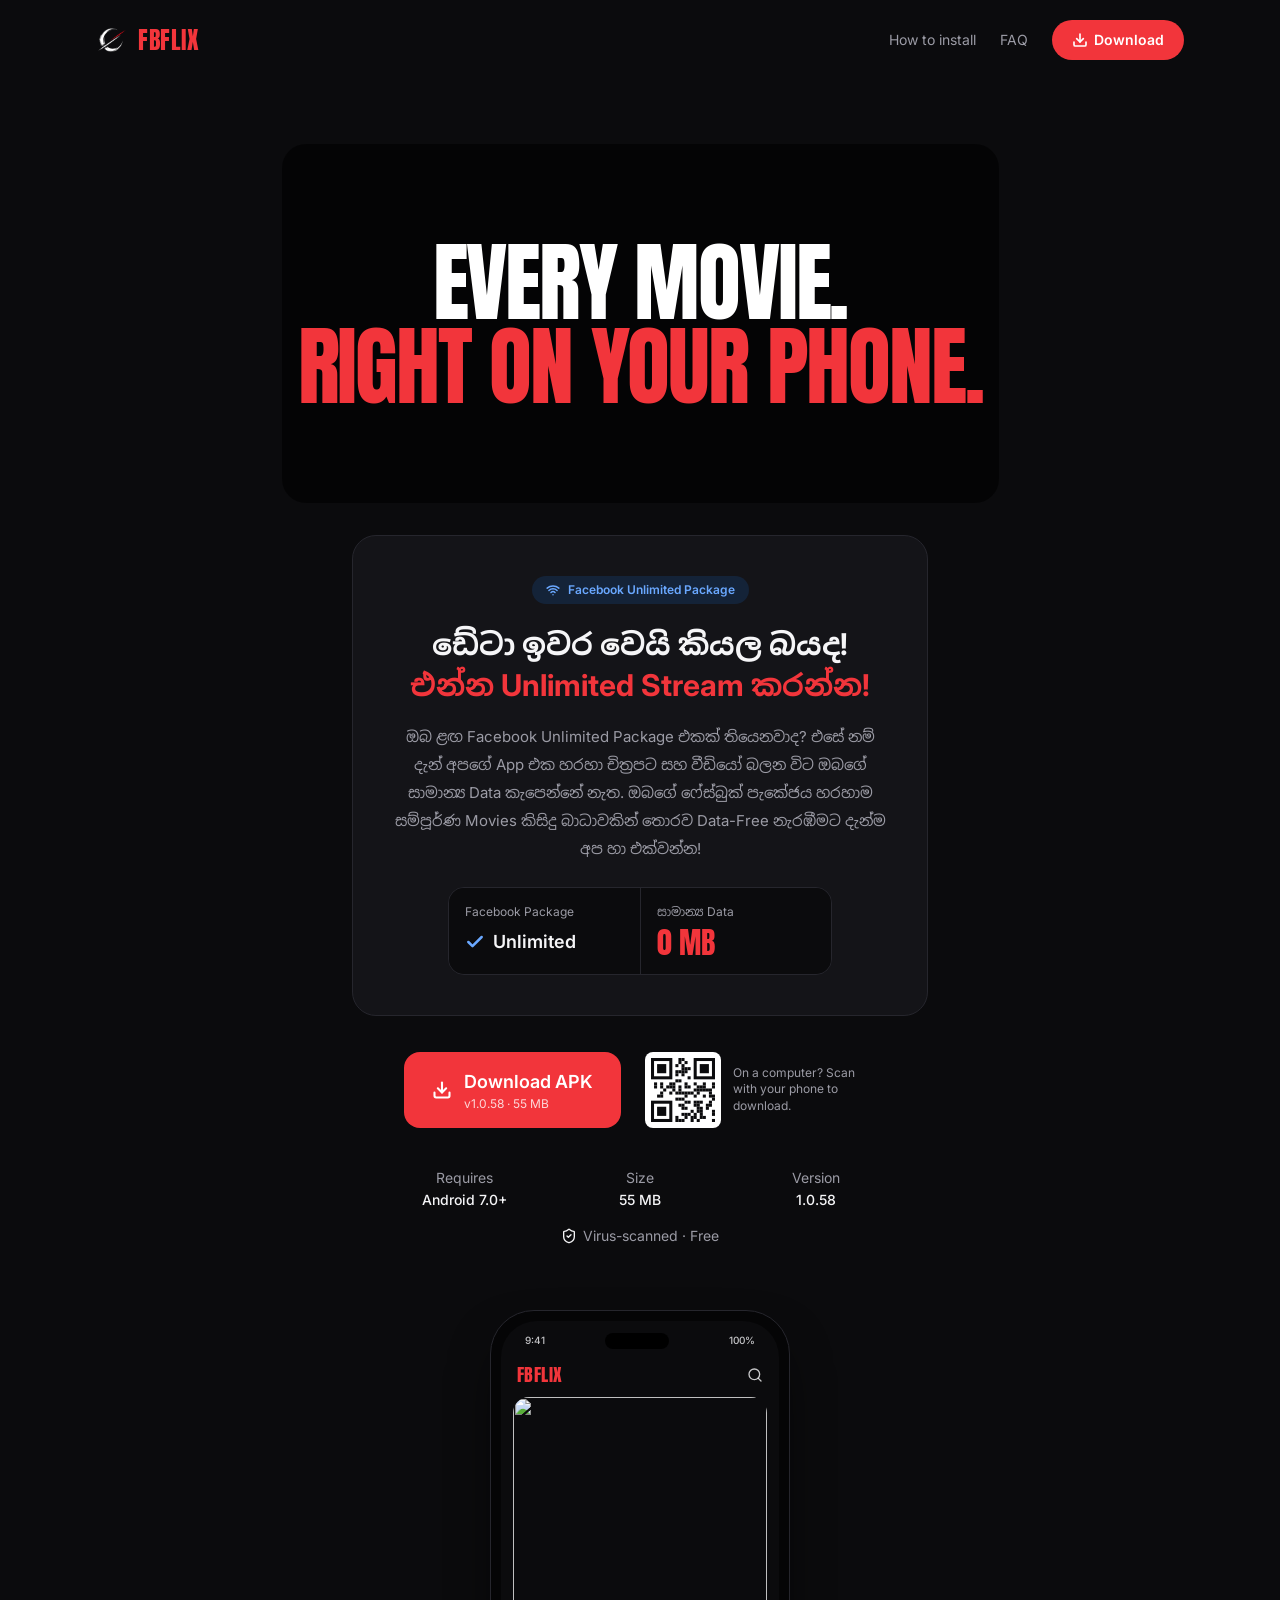
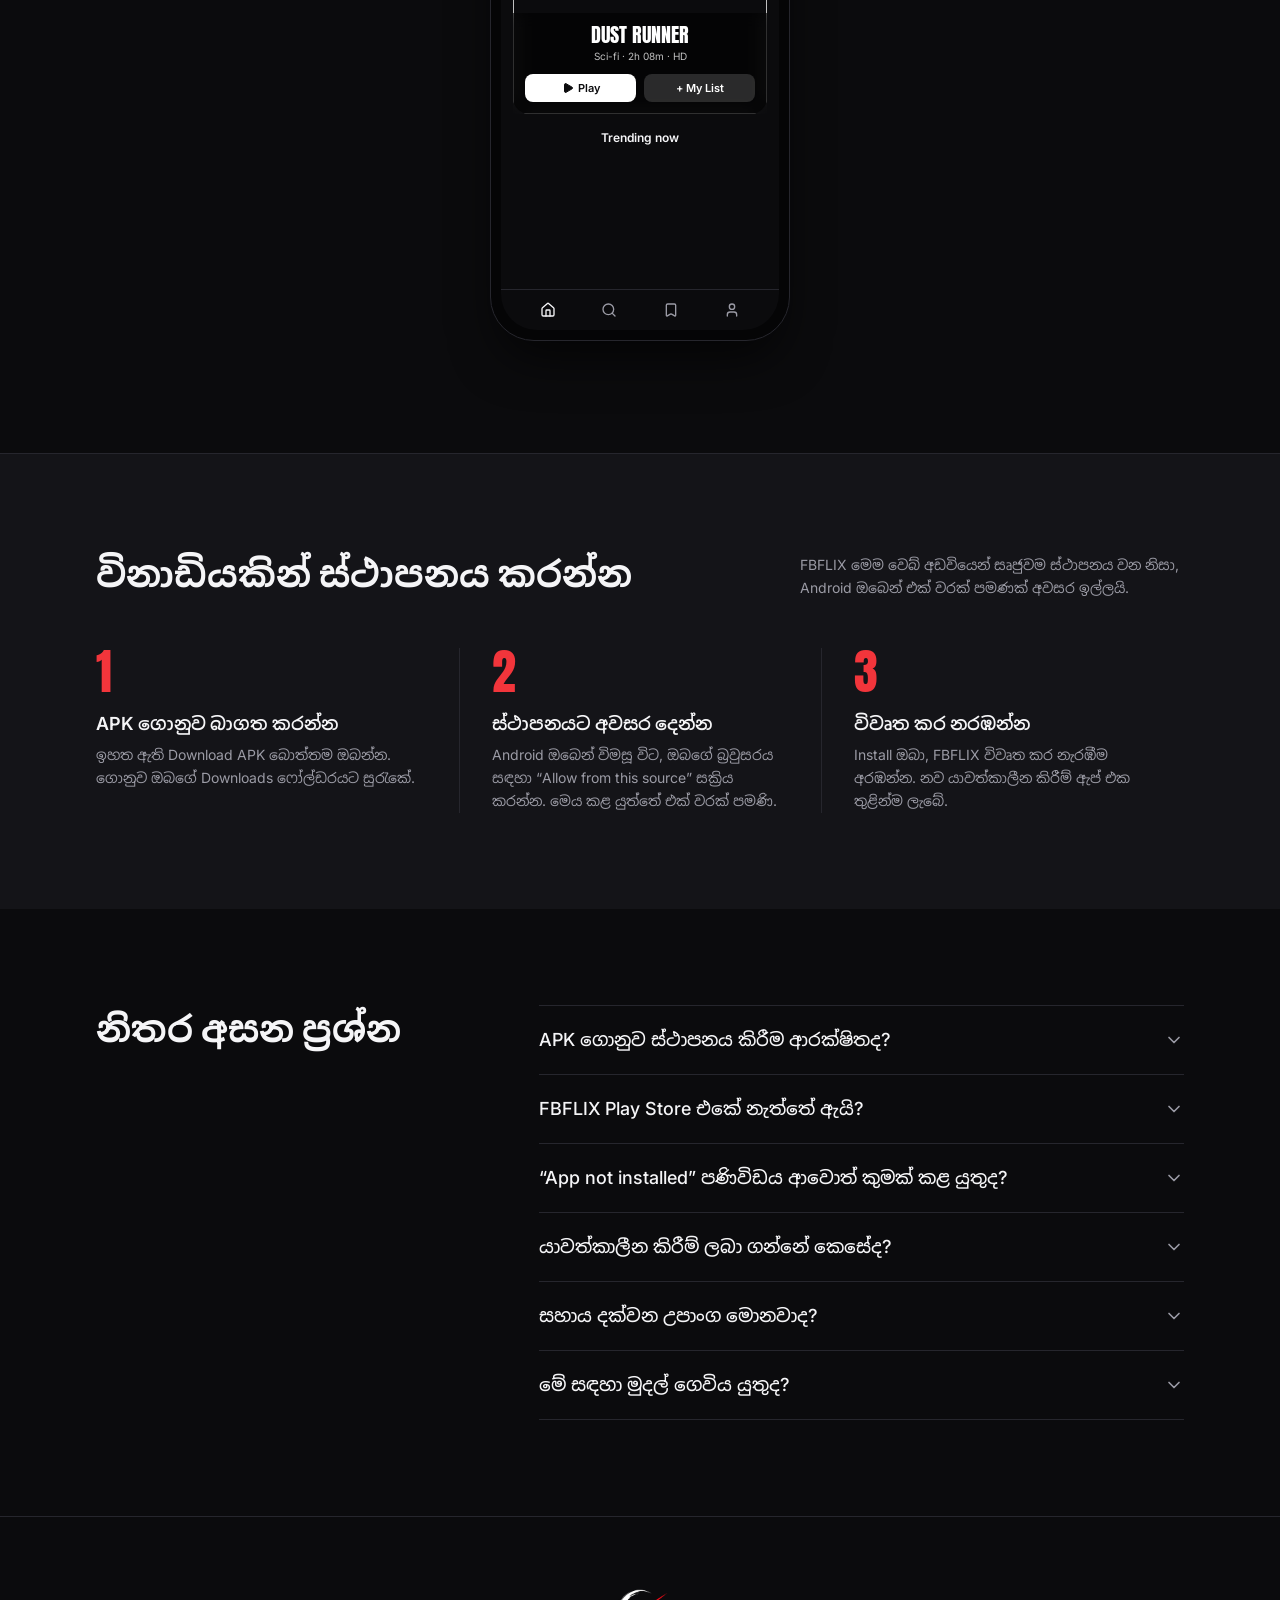
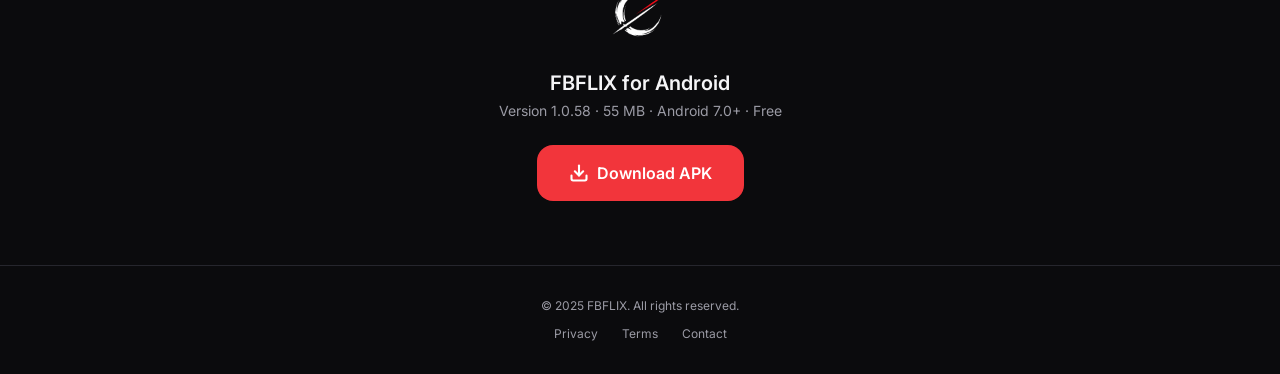
==== index.html @ 24ede555 "Force fresh logo/favicon load (cache-bust ?v=2) so old cached crescent is replaced by F+triangle" ====
<!-- fbflix v2 deploy -->
<!DOCTYPE html>
<html lang="en" data-mode="landing">
<head>
<meta charset="utf-8">
<meta name="viewport" content="width=device-width,initial-scale=1,maximum-scale=1,user-scalable=no,viewport-fit=cover">
<title>FBFLIX — Download the App</title>
<meta name="description" content="FBFLIX — watch movies and series on Android. Free. Download the latest APK.">
<meta name="theme-color" content="#000000">
<meta property="og:title" content="FBFLIX — Download the App">
<meta property="og:description" content="Watch movies and series on Android. Free.">
<meta property="og:image" content="https://fbflix.site/logo.png">
<link rel="icon" href="/favicon.ico?v=2" sizes="any">
<link rel="icon" type="image/png" sizes="192x192" href="/favicon.png?v=2">
<link rel="apple-touch-icon" href="/apple-touch-icon.png?v=2">
<link rel="stylesheet" href="https://cdn.plyr.io/3.7.8/plyr.css">
<script>
// Decide the mode before first paint: a video link shows the player,
// a plain visit shows the download landing page.
(function(){
  var q = new URLSearchParams(location.search);
  var hasVideo = !!(q.get('v') || q.get('id'));
  document.documentElement.dataset.mode = hasVideo ? 'player' : 'landing';
})();
</script>
<style>
* { box-sizing: border-box; }
html, body { background: #000 !important; height: 100%; margin: 0; padding: 0; }
body { font-family: system-ui, -apple-system, "Segoe UI", Roboto, sans-serif; color: #fff; }

/* ── Mode visibility ─────────────────────────────────────────────── */
html[data-mode="landing"] #tapOverlay,
html[data-mode="landing"] #plyrWrap { display: none !important; }
html[data-mode="landing"] #root { display: block; }
html[data-mode="player"] #root { display: none; }
html[data-mode="player"] body { overflow: hidden; }

/* The download landing page is a React app that mounts into #root.
   Its styles (Tailwind + theme) and script load only in landing mode,
   so the video player is untouched. */
#root { min-height: 100vh; min-height: 100dvh; }

/* ── Player (unchanged) ────────────────────────────────────────── */
/* Tap-to-play overlay */
#tapOverlay {
  position: fixed; inset: 0; z-index: 100;
  display: flex; flex-direction: column; align-items: center; justify-content: center;
  background-size: cover; background-position: center; background-color: #000;
  cursor: pointer;
}
#tapOverlay::before { content: ''; position: absolute; inset: 0; background: rgba(0,0,0,0.6); }
#tapOverlay.hidden { display: none !important; }
.tapContent { position: relative; z-index: 1; display: flex; flex-direction: column; align-items: center; }
.tapTitle { font-size: 24px; font-weight: 800; margin-bottom: 16px; text-align: center; padding: 0 24px; text-shadow: 0 2px 16px rgba(0,0,0,0.9); }
.bigPlay {
  width: 100px; height: 100px; border-radius: 50%; background: #e50914;
  display: flex; align-items: center; justify-content: center;
  box-shadow: 0 0 60px rgba(229,9,20,0.8); margin-bottom: 16px;
  transition: transform 0.15s;
}
.bigPlay:active { transform: scale(0.92); }
.bigPlay svg { width: 44px; height: 44px; fill: #fff; margin-left: 5px; }
.tapSub { color: rgba(255,255,255,0.85); font-size: 16px; }

/* Loading / error state */
#status { position: relative; z-index: 1; color: rgba(255,255,255,0.7); font-size: 14px; margin-top: 12px; display: none; }

/* Plyr container */
#plyrWrap { position: fixed; inset: 0; background: #000; display: none; }
#plyrWrap.show { display: block; }
.plyr { height: 100%; }
/* Plyr red theme */
:root { --plyr-color-main: #e50914; }

/* Loading spinner — shows while the video buffers, so slow connections
   can tell it is loading and not stuck. */
#loadingSpinner {
  position: absolute; inset: 0; z-index: 90;
  display: none; flex-direction: column; align-items: center; justify-content: center;
  background: rgba(0,0,0,0.55); pointer-events: none;
}
#loadingSpinner.show { display: flex; }
.spinnerRing {
  width: 56px; height: 56px; border-radius: 50%;
  border: 4px solid rgba(255,255,255,0.25);
  border-top-color: #e50914;
  animation: spin 0.9s linear infinite;
}
@keyframes spin { to { transform: rotate(360deg); } }
.spinnerText { margin-top: 14px; color: rgba(255,255,255,0.9); font-size: 15px; }
</style>
</head>
<body>

<!-- Download landing page (React app; shown when there is no video in the URL) -->
<div id="root"></div>

<div id="tapOverlay">
  <div class="tapContent">
    <div class="tapTitle" id="tapTitle">FBFLIX</div>
    <div class="bigPlay" id="bigPlayBtn"><svg viewBox="0 0 24 24"><path d="M8 5v14l11-7z"/></svg></div>
    <div class="tapSub" id="tapSub">Tap to play</div>
    <div id="status"></div>
  </div>
</div>

<div id="plyrWrap">
  <video id="video" playsinline></video>
  <div id="loadingSpinner">
    <div class="spinnerRing"></div>
    <div class="spinnerText">Loading video…</div>
  </div>
</div>

<script src="https://cdn.plyr.io/3.7.8/plyr.js"></script>
<script src="player.js?v=8"></script>
<script>
// Bootstrap: video mode → player + ads; landing mode → React download page.
(function(){
  var isPlayer = document.documentElement.dataset.mode === 'player';

  if (isPlayer) {
    // Monetag Vignette Banner (zone 12214832) — loaded only when ads are
    // enabled. The on/off switch lives in the admin panel
    // (fbflix.site/admin → Settings). If the setting cannot be read,
    // ads stay off.
    fetch('https://nova-catalog.oshadakalindu.workers.dev/api/ads')
      .then(function(r){ return r.json(); })
      .then(function(d){
        if (d && d.enabled) {
          var s = document.createElement('script');
          s.dataset.zone = '12214832';
          s.src = 'https://n6wxm.com/vignette.min.js';
          document.body.appendChild(s);
        }
      })
      .catch(function(){ /* ads stay off if the setting cannot be read */ });
    return;
  }

  // Landing mode: load the download page (React app) — its styles first,
  // then the script, which mounts into #root. The app itself fetches the
  // latest APK from GitHub, so the Download button is always current.
  var css = document.createElement('link');
  css.rel = 'stylesheet';
  css.href = '/assets/index-BMUB8cQw.css';
  document.head.appendChild(css);

  var js = document.createElement('script');
  js.type = 'module';
  js.crossOrigin = '';
  js.src = '/assets/index-CaV5VcT3.js';
  document.body.appendChild(js);
})();
</script>
</body>
</html>
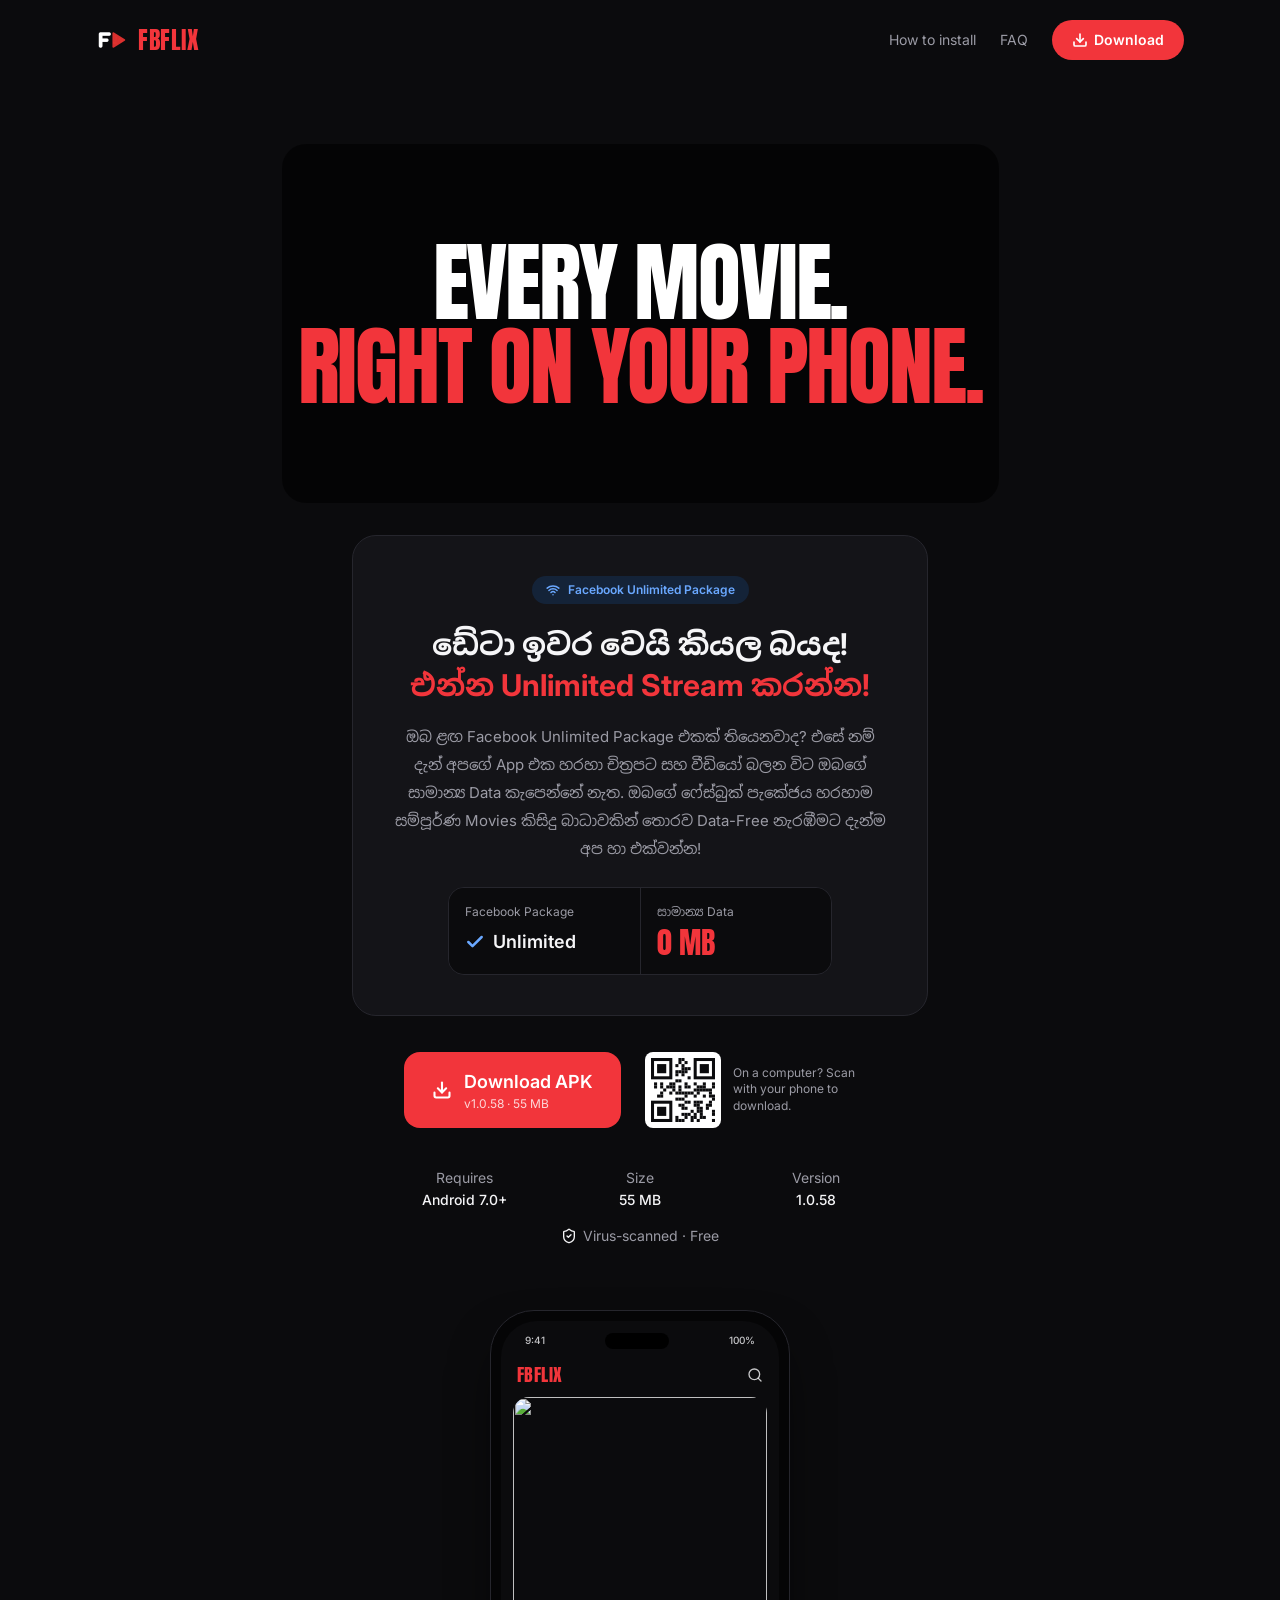
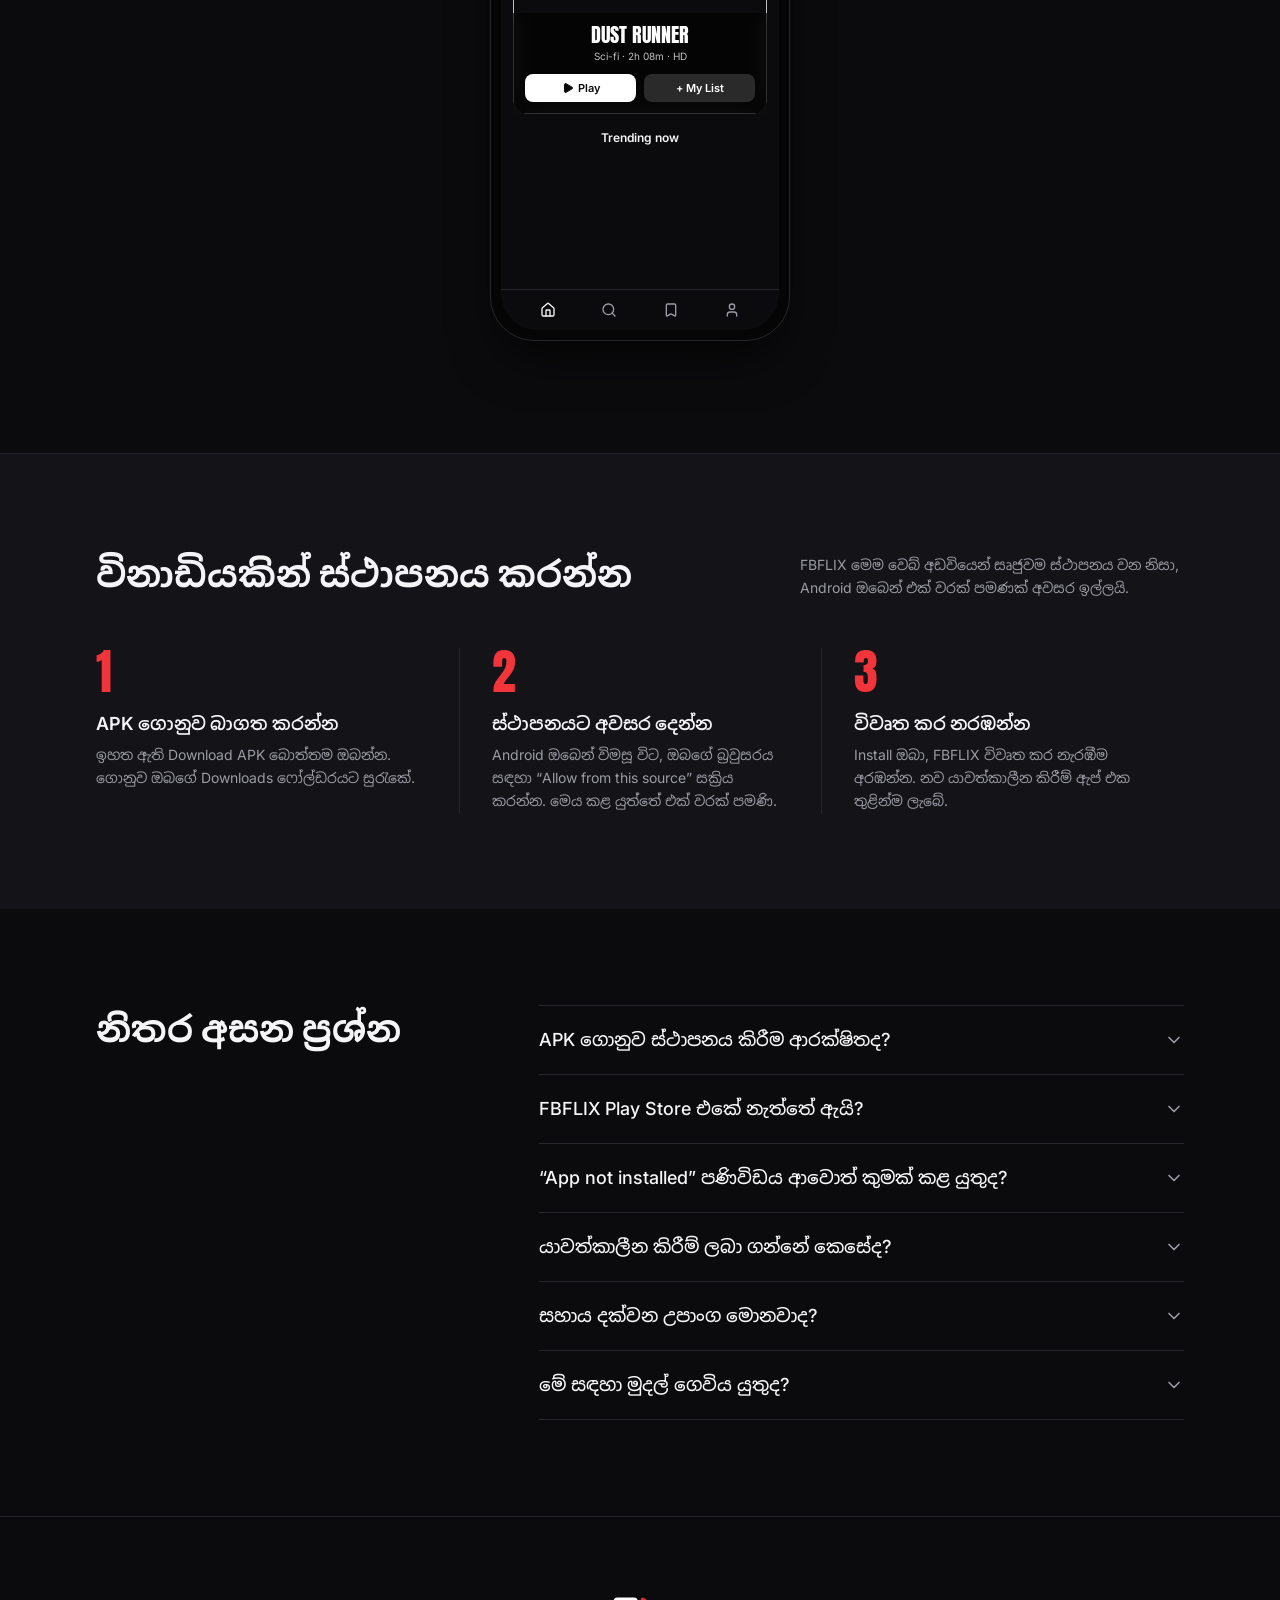
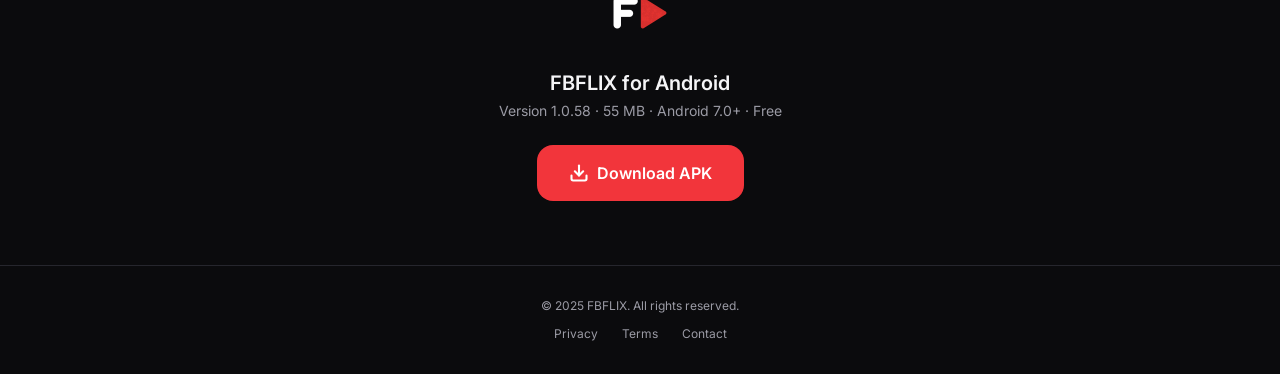
==== commit 86925695: "Replace crescent site logo with correct transparent F+triangle logo (was wrong file from stale repo " ====
--- a/index.html
+++ b/index.html
@@ -149,7 +149,7 @@
   var js = document.createElement('script');
   js.type = 'module';
   js.crossOrigin = '';
-  js.src = '/assets/index-CaV5VcT3.js';
+  js.src = '/assets/index-sypxsvvT.js';
   document.body.appendChild(js);
 })();
 </script>
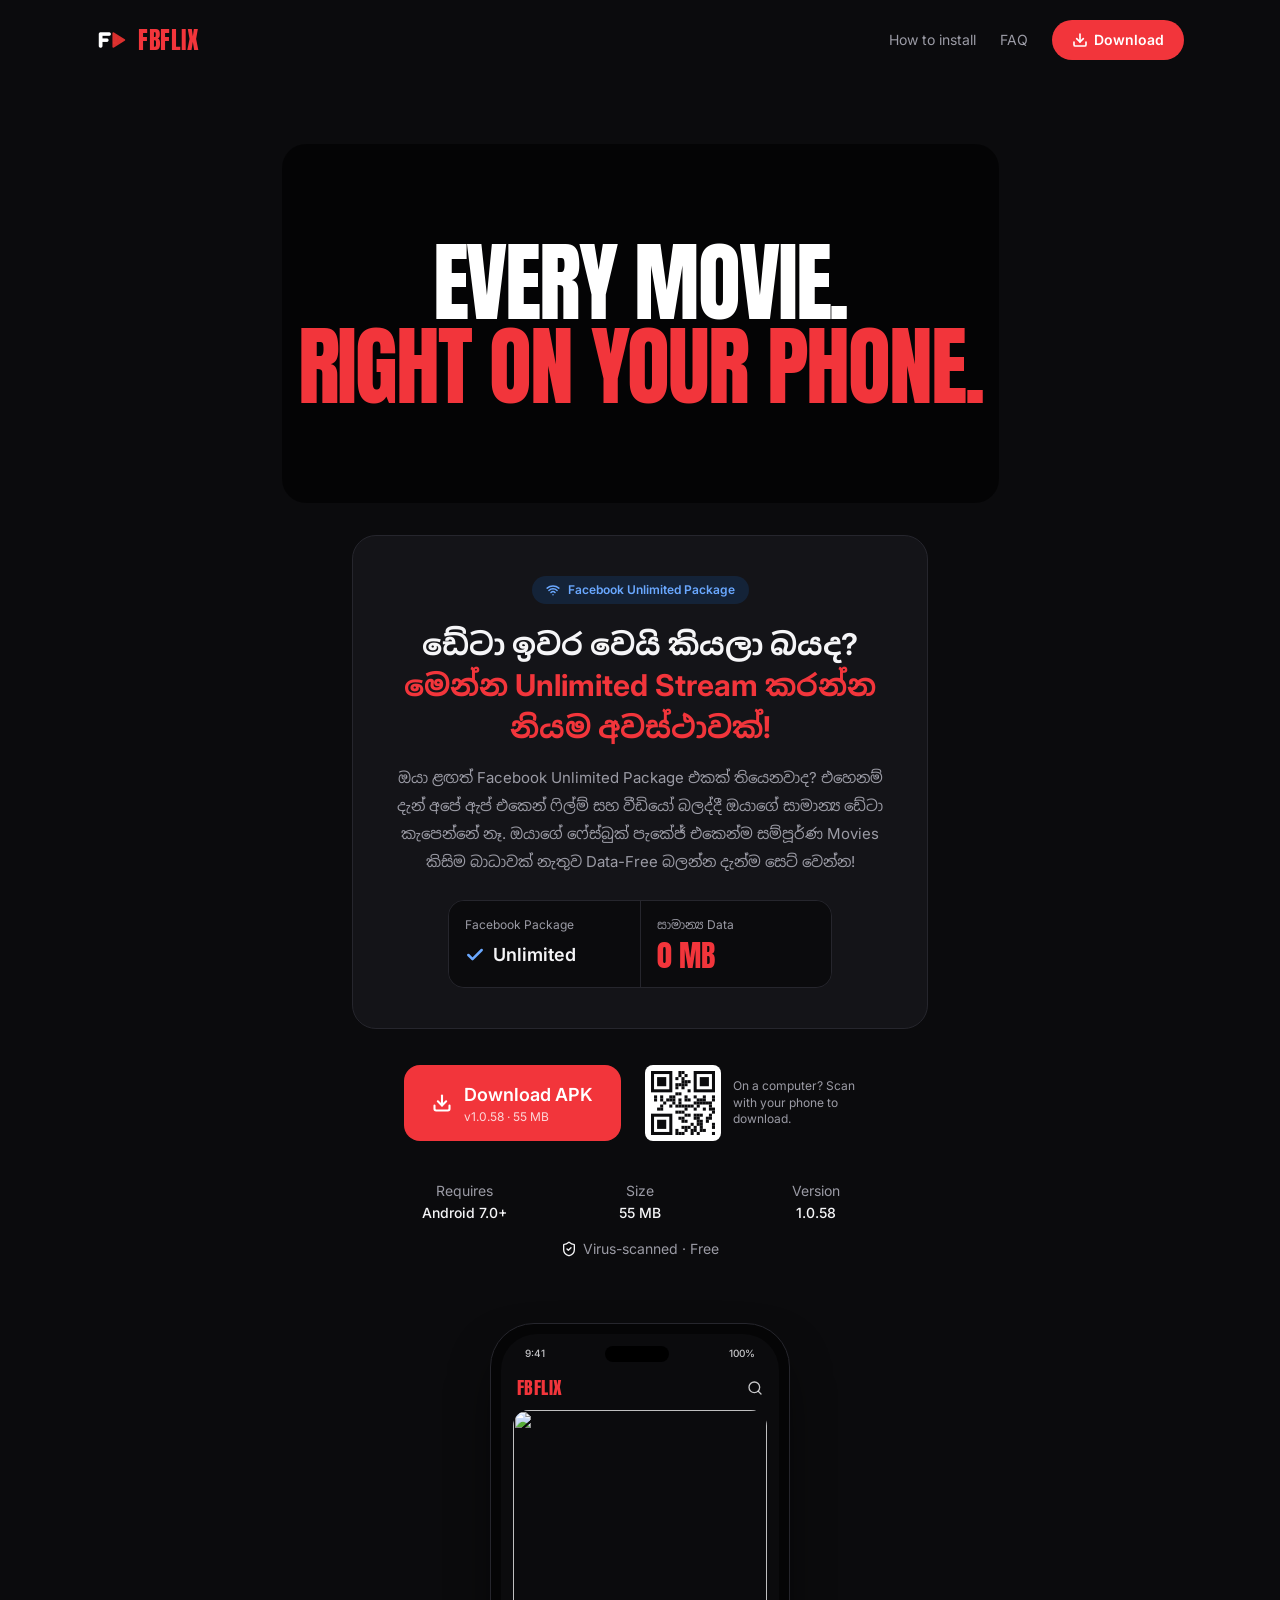
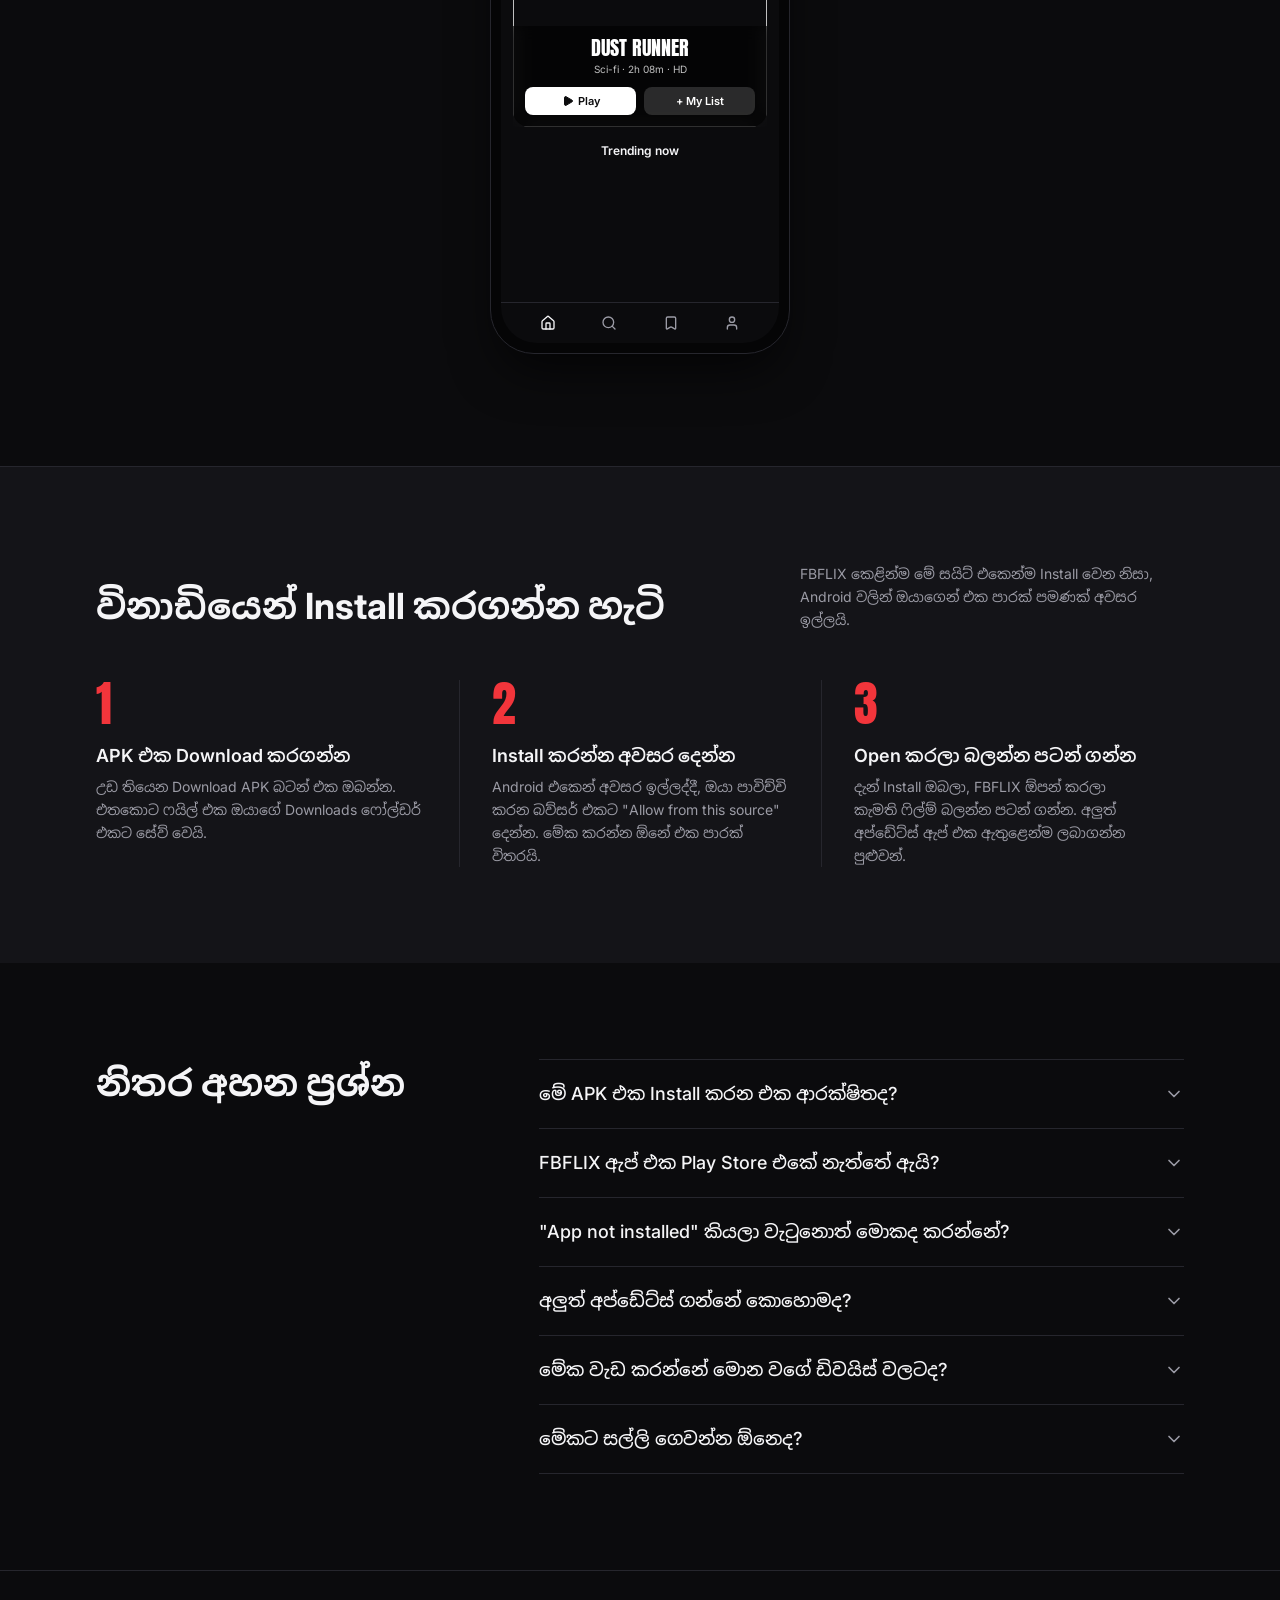
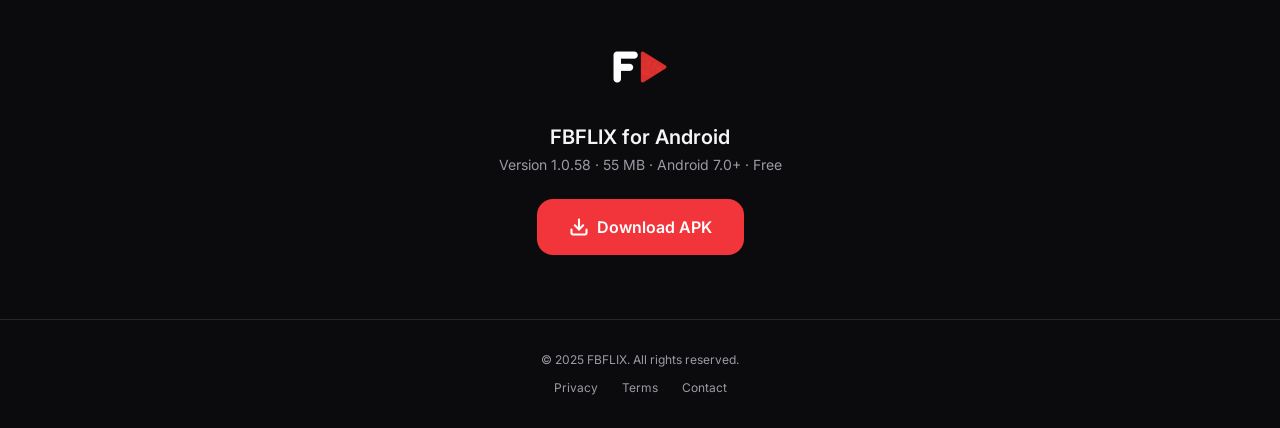
==== commit 48d29d4d: "Fix Sinhala copy on download page via Gemini: natural everyday Sinhala, English tech terms kept (APK" ====
--- a/index.html
+++ b/index.html
@@ -149,7 +149,7 @@
   var js = document.createElement('script');
   js.type = 'module';
   js.crossOrigin = '';
-  js.src = '/assets/index-sypxsvvT.js';
+  js.src = '/assets/index-CxvRo3p6.js';
   document.body.appendChild(js);
 })();
 </script>
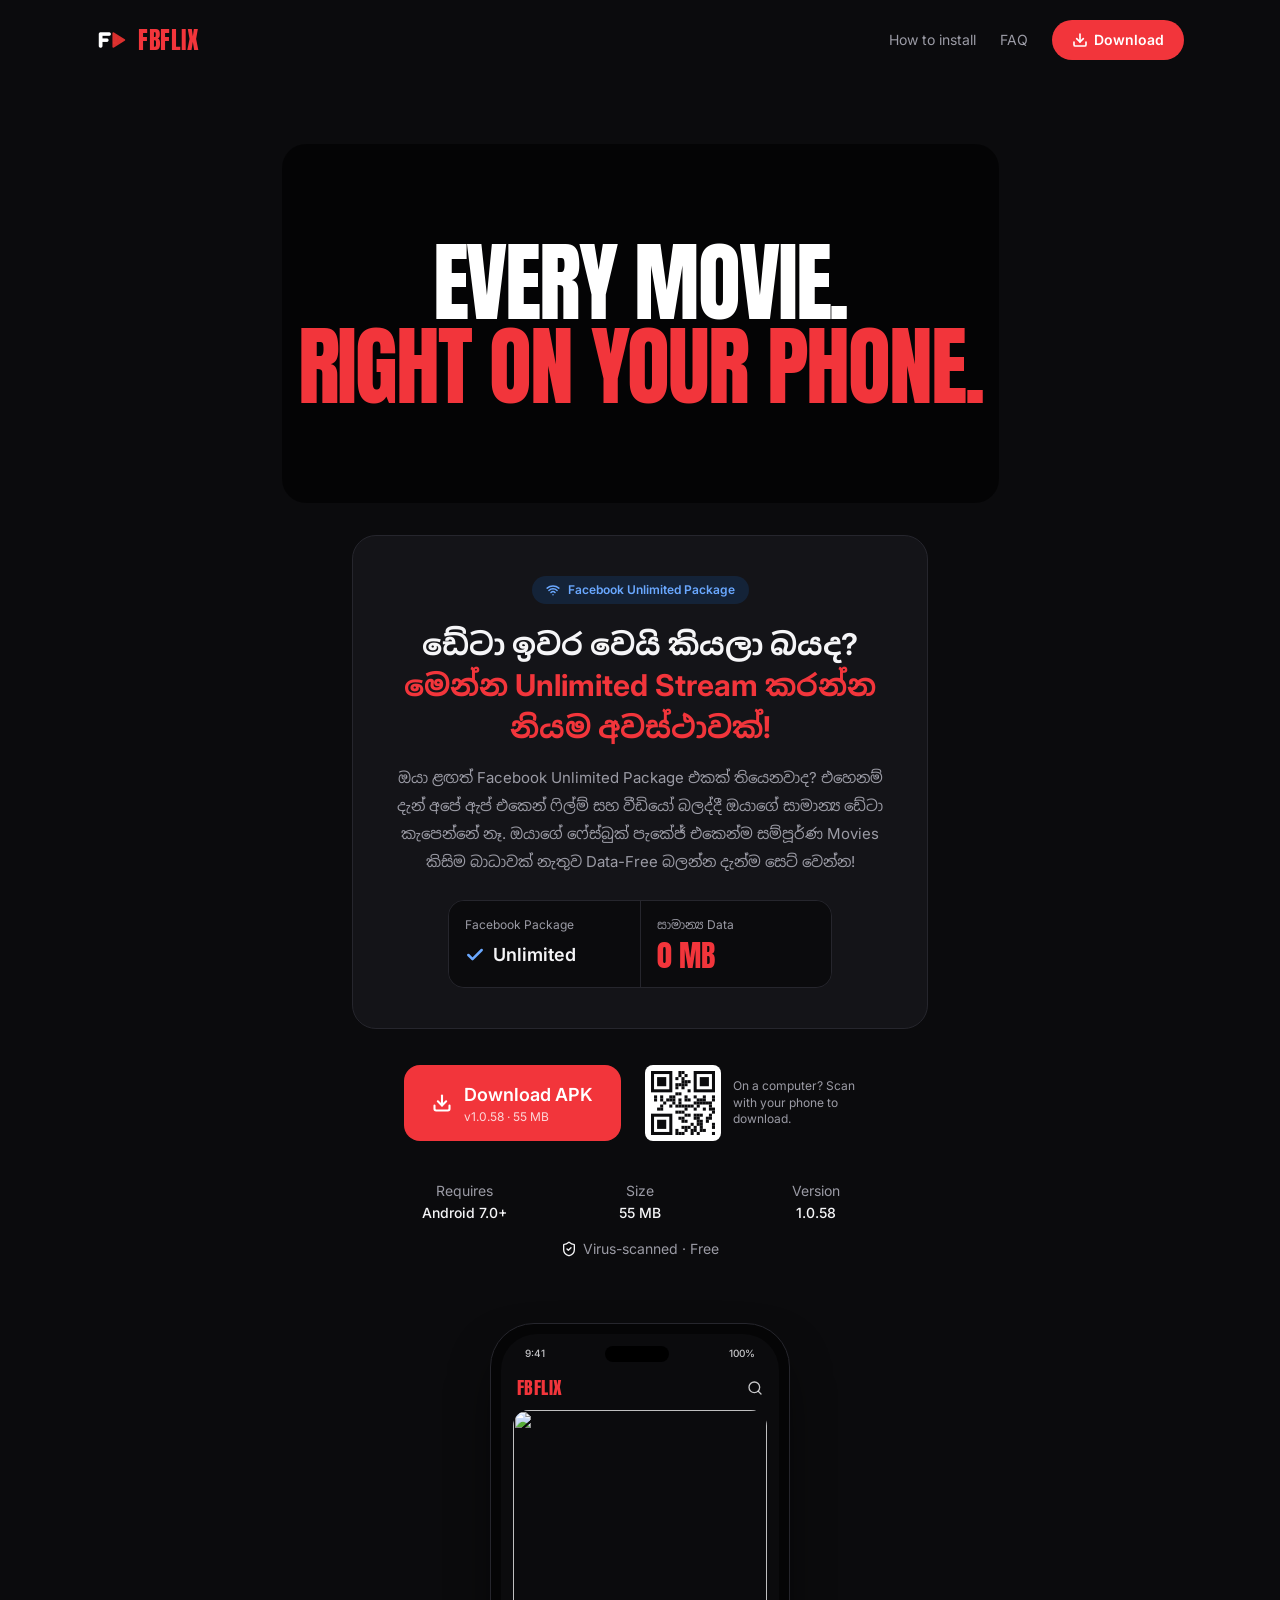
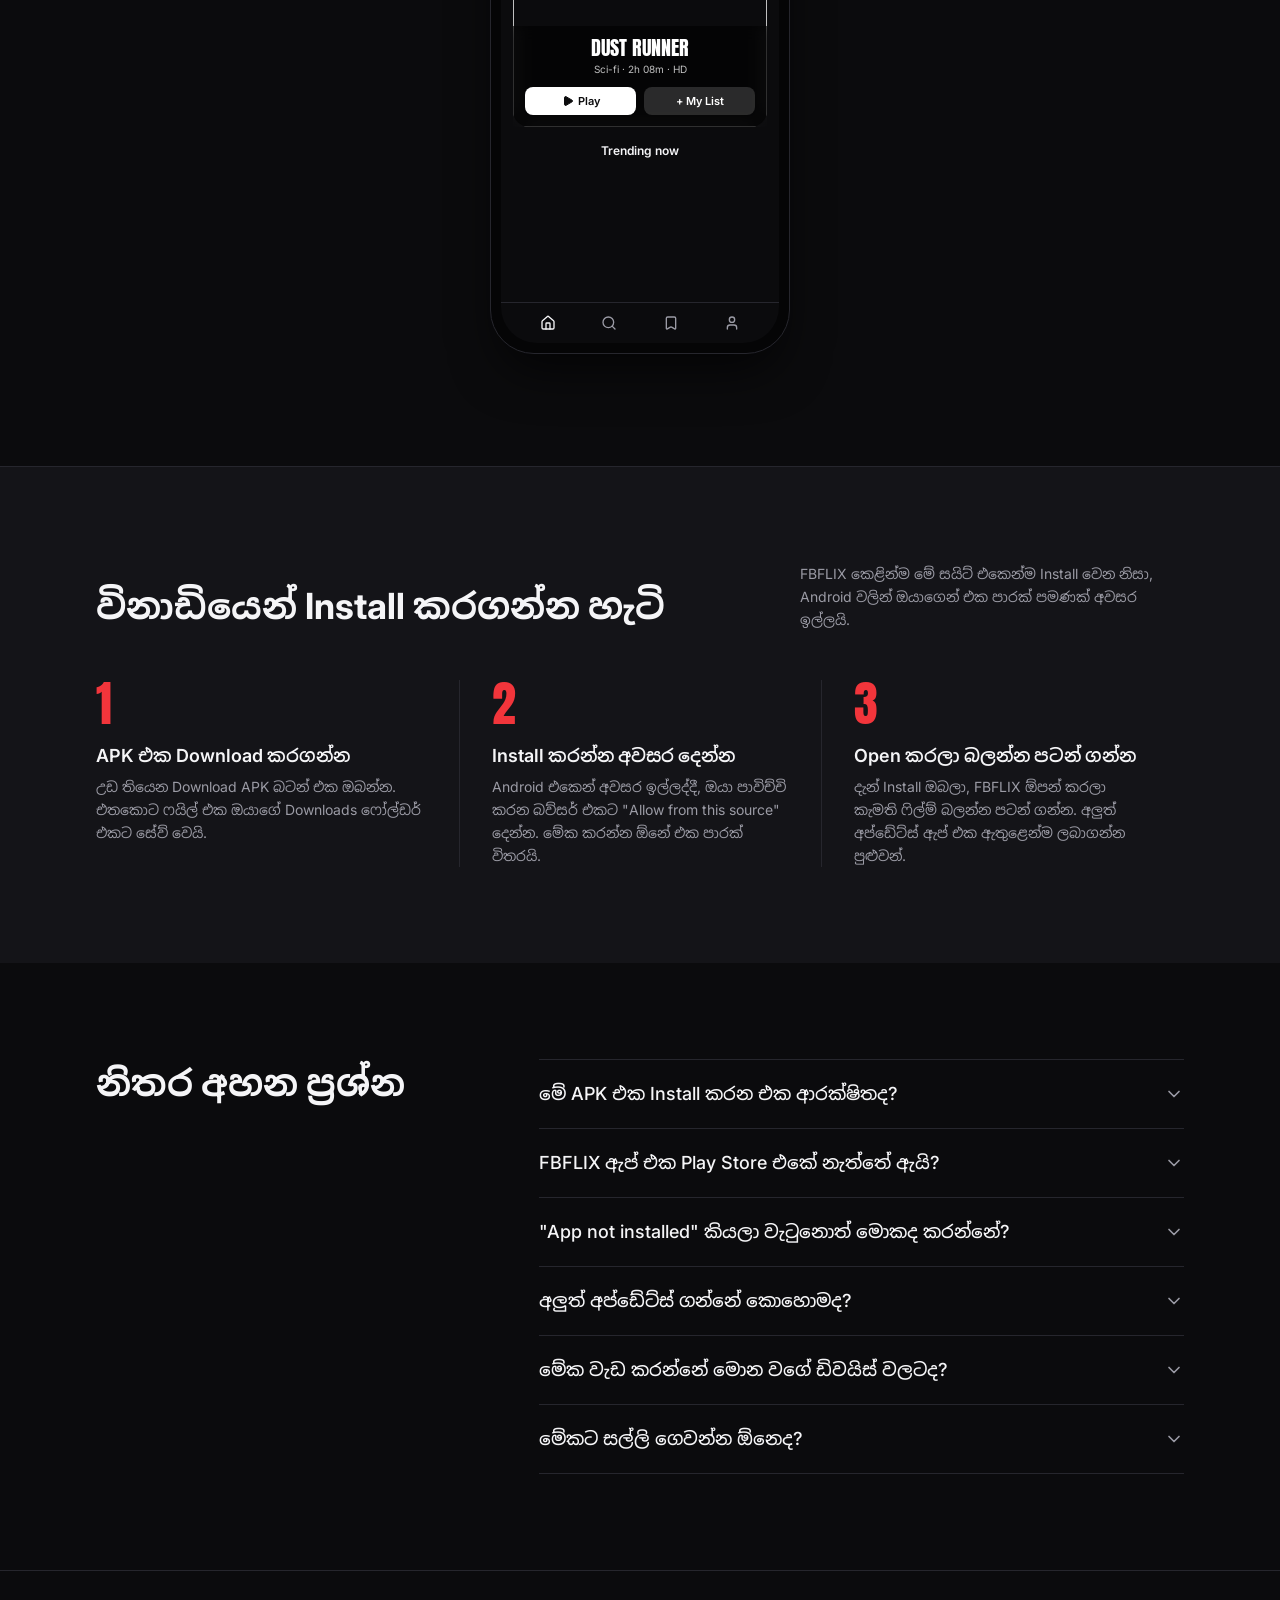
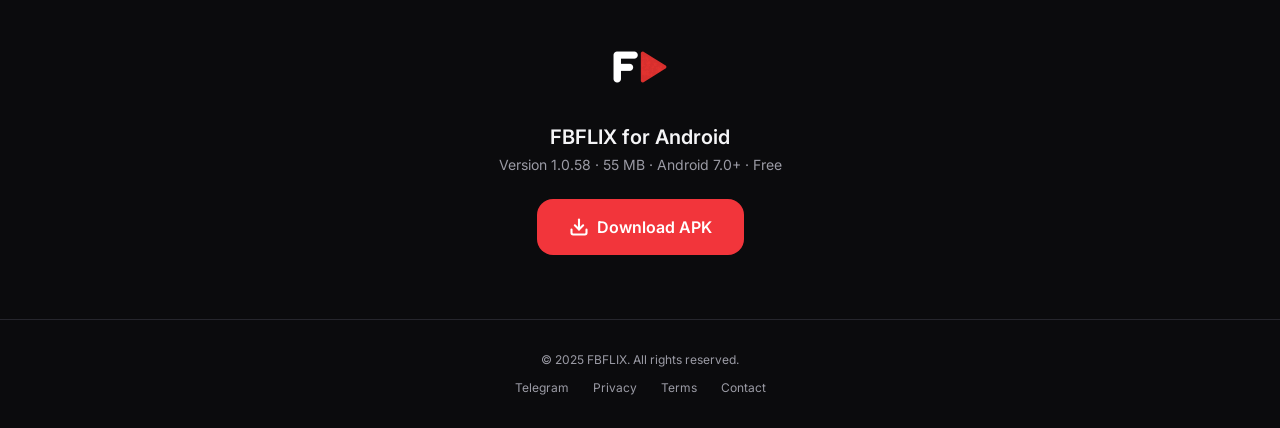
==== commit fce968c4: "Add official Telegram channel link (t.me/fbflixapp) to website footer" ====
--- a/index.html
+++ b/index.html
@@ -124,7 +124,7 @@
     // enabled. The on/off switch lives in the admin panel
     // (fbflix.site/admin → Settings). If the setting cannot be read,
     // ads stay off.
-    fetch('https://nova-catalog.oshadakalindu.workers.dev/api/ads')
+    fetch('https://api.fbflix.site/api/ads')
       .then(function(r){ return r.json(); })
       .then(function(d){
         if (d && d.enabled) {
@@ -149,7 +149,7 @@
   var js = document.createElement('script');
   js.type = 'module';
   js.crossOrigin = '';
-  js.src = '/assets/index-CxvRo3p6.js';
+  js.src = '/assets/index-BfhXt6kJ.js';
   document.body.appendChild(js);
 })();
 </script>
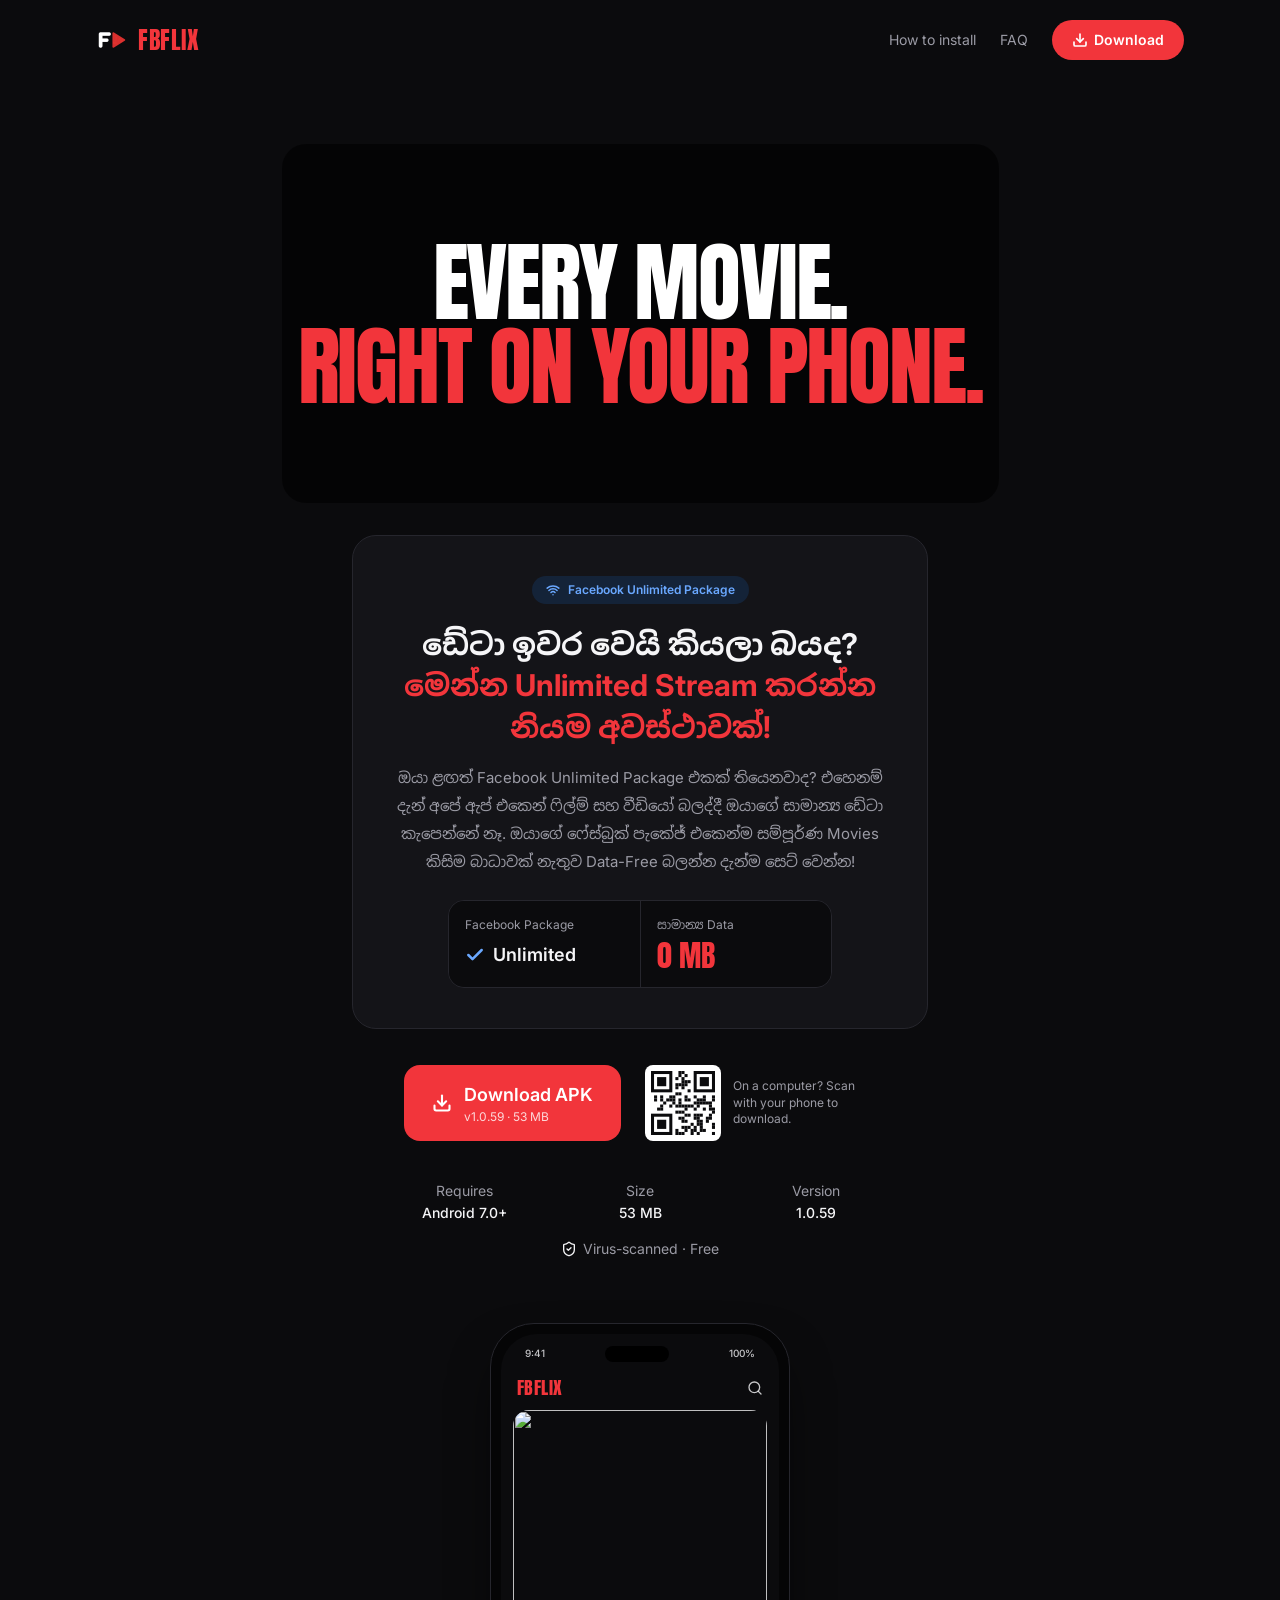
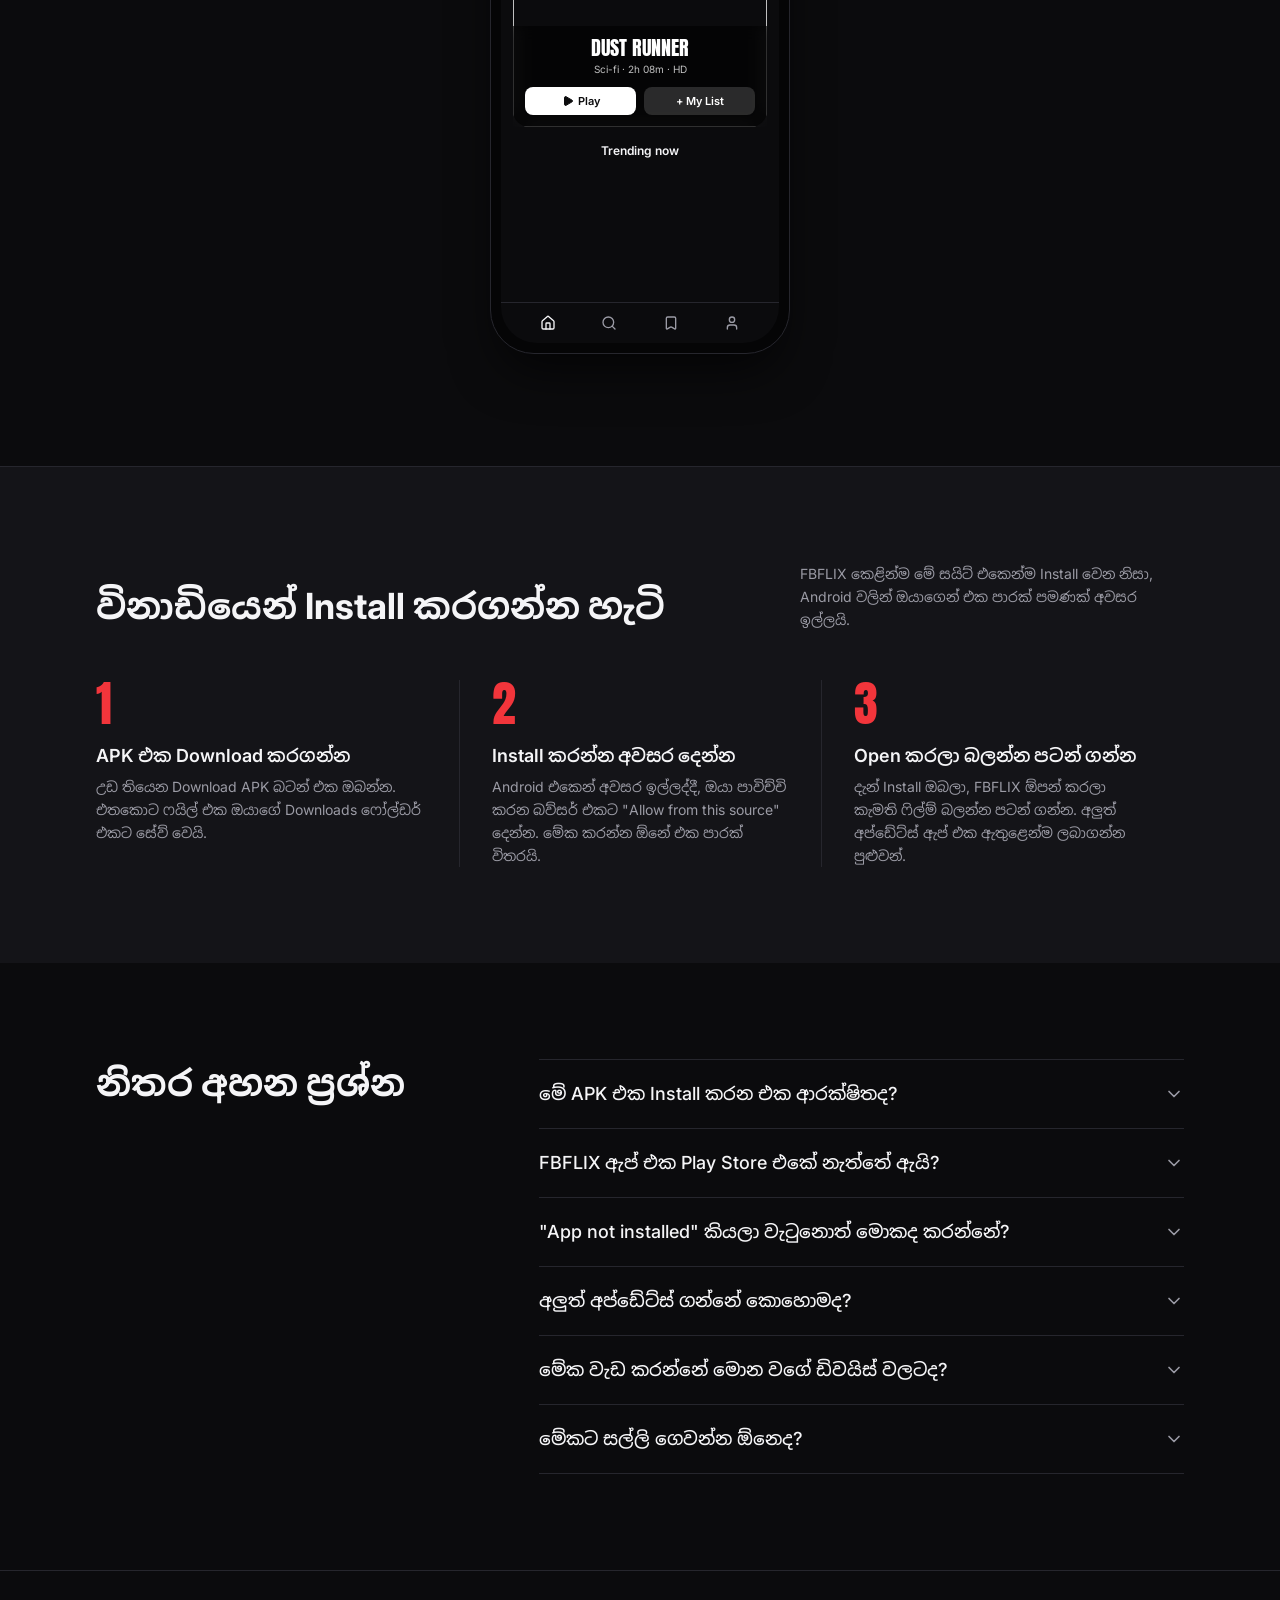
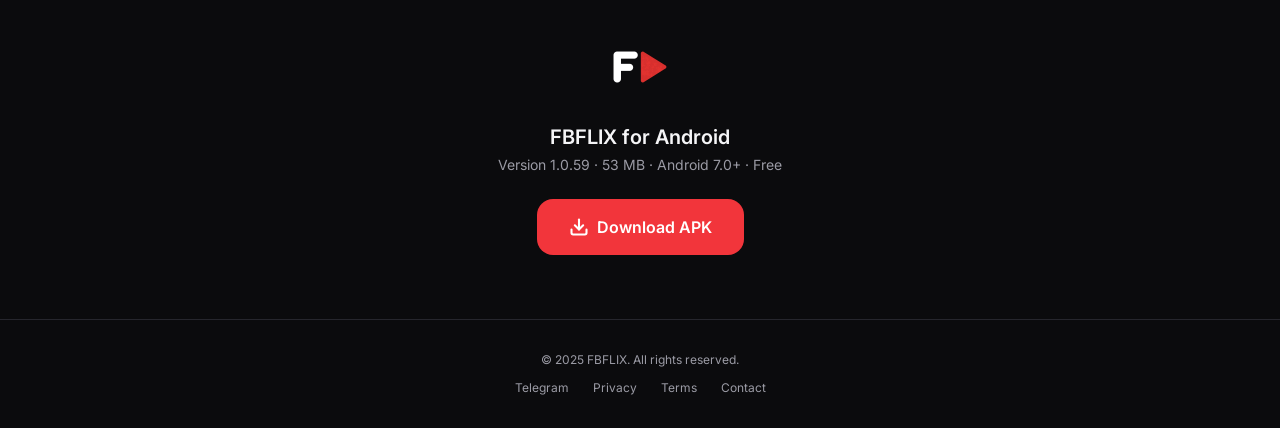
==== commit eeffddbf: "Download page: version 1.0.59" ====
--- a/index.html
+++ b/index.html
@@ -149,7 +149,7 @@
   var js = document.createElement('script');
   js.type = 'module';
   js.crossOrigin = '';
-  js.src = '/assets/index-BfhXt6kJ.js';
+  js.src = '/assets/index-DwgBQJN4.js';
   document.body.appendChild(js);
 })();
 </script>
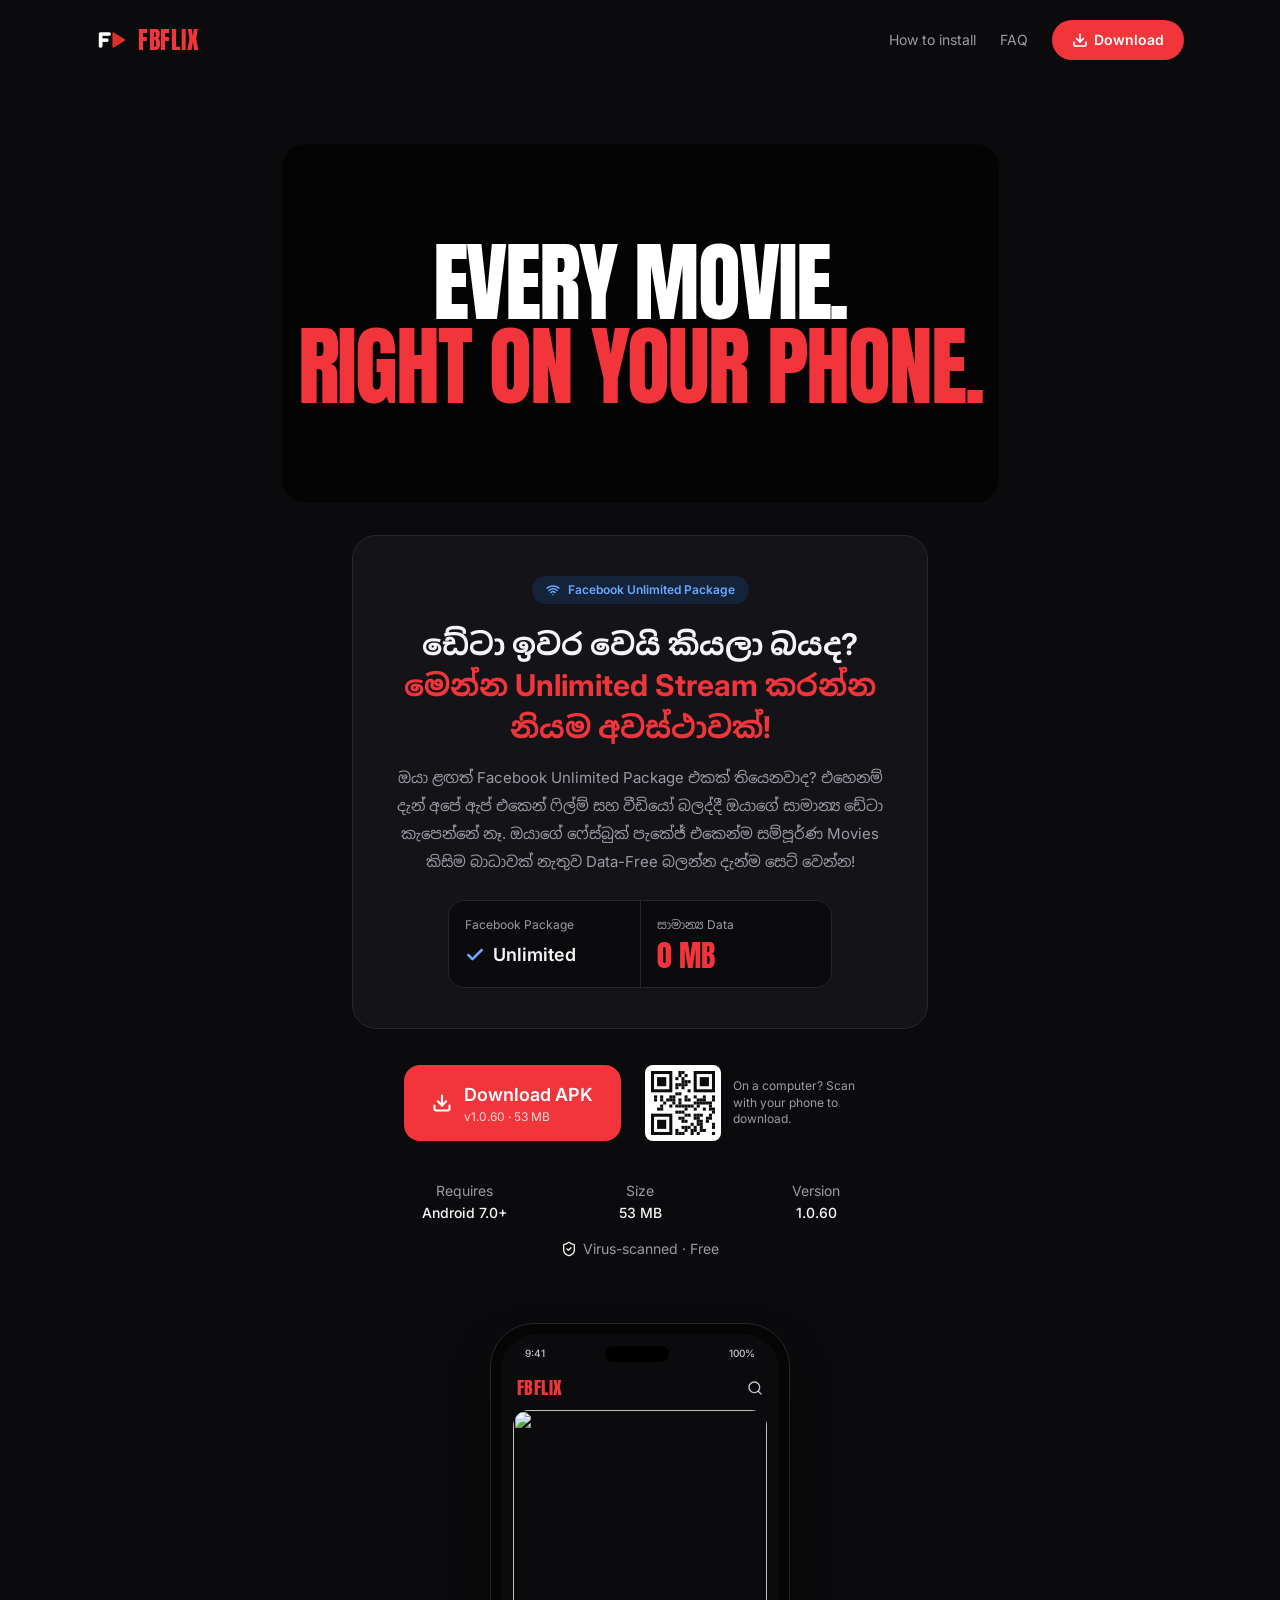
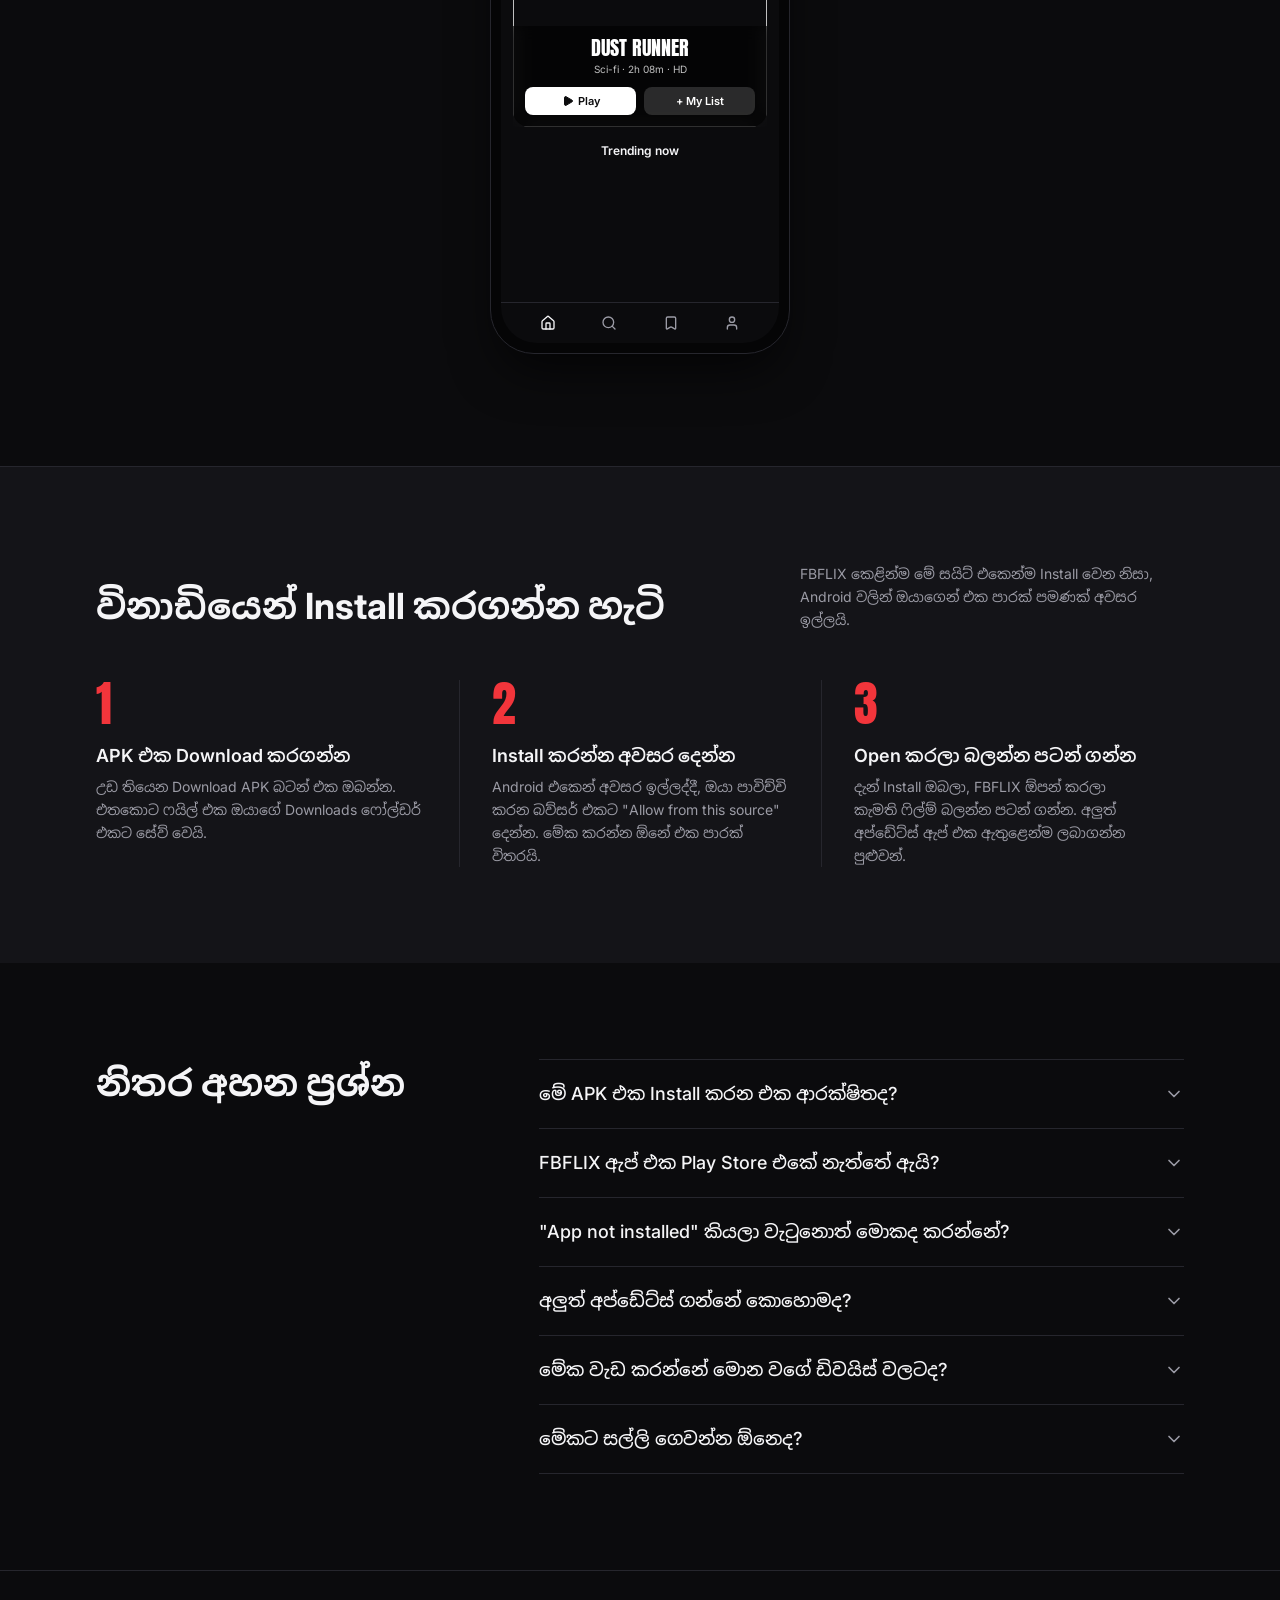
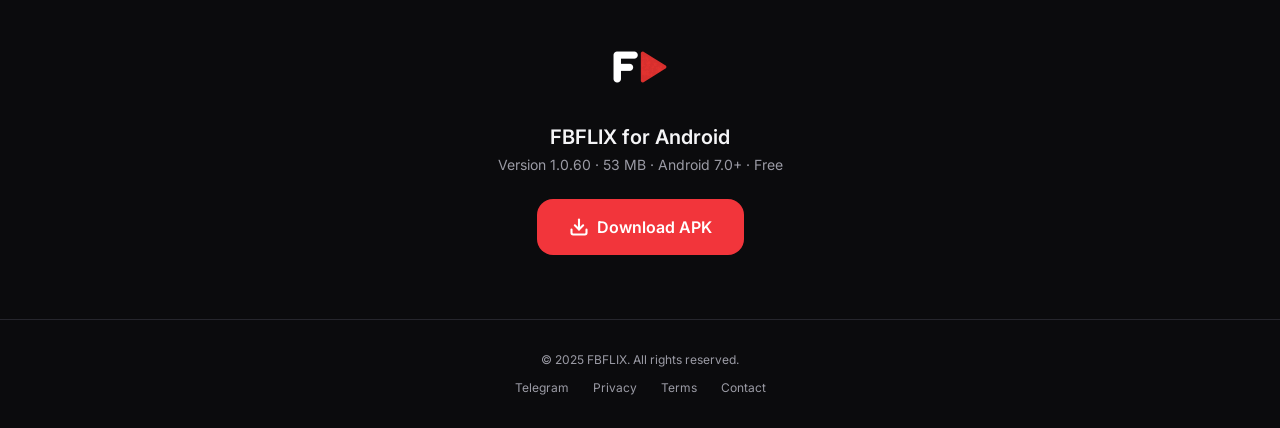
==== commit cef482ef: "Download page fallback: version 1.0.60" ====
--- a/index.html
+++ b/index.html
@@ -149,7 +149,7 @@
   var js = document.createElement('script');
   js.type = 'module';
   js.crossOrigin = '';
-  js.src = '/assets/index-DwgBQJN4.js';
+  js.src = '/assets/index-BN_JXNV9.js';
   document.body.appendChild(js);
 })();
 </script>
